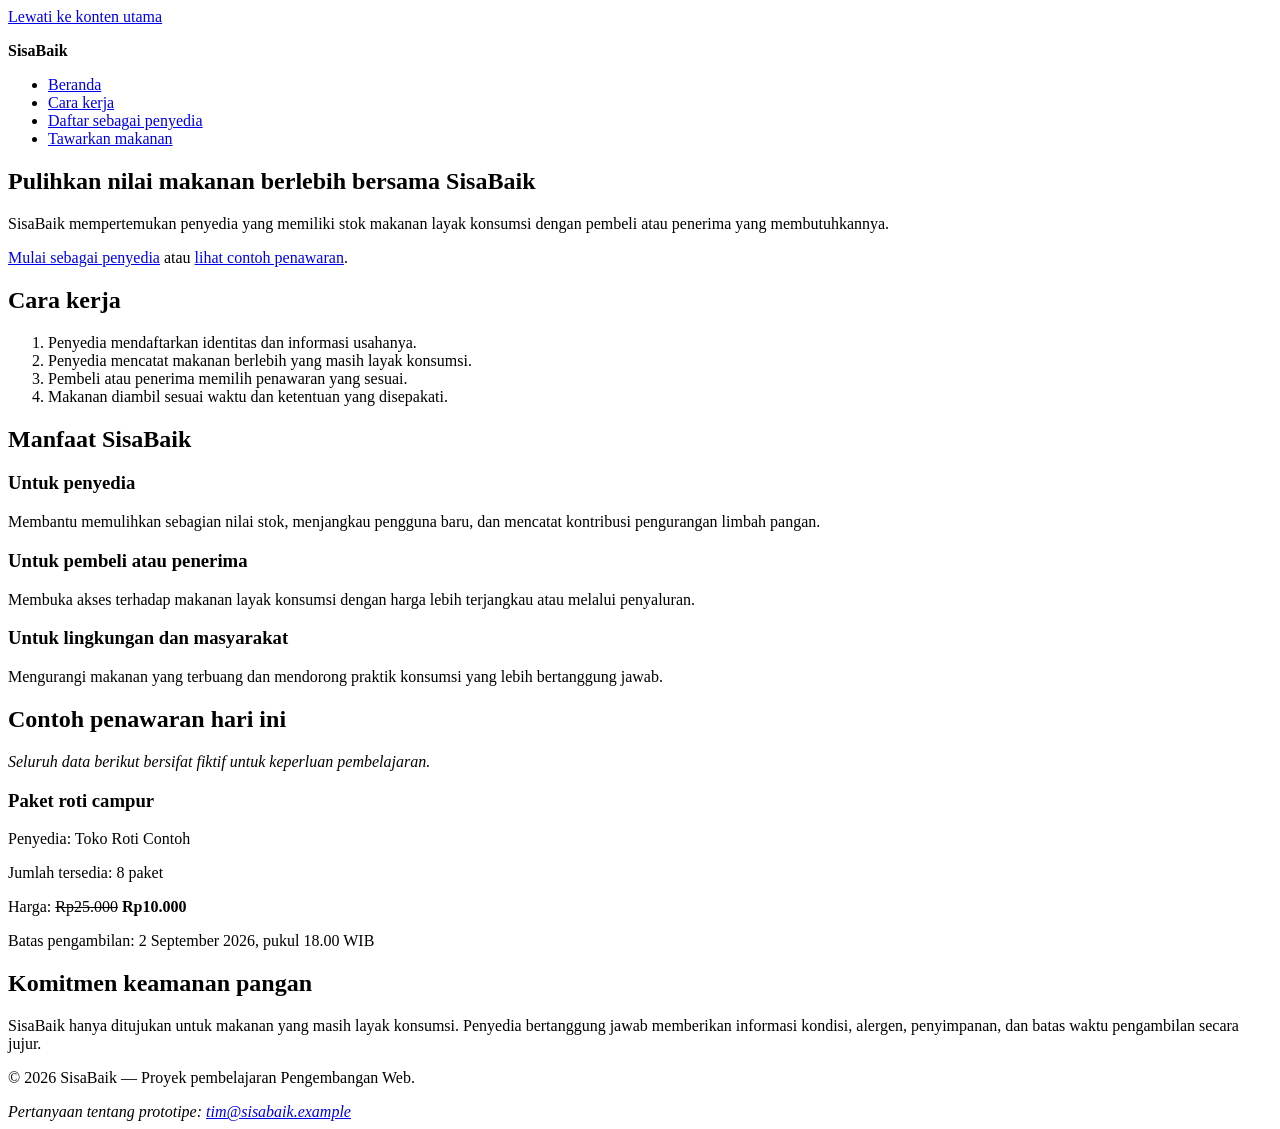
==== index.html @ 5cb45319 "feat: add semantic SisaBaik information page" ====
<!doctype html>
<html lang="id">
<head>
<meta charset="utf-8">
<meta name="viewport" content="width=device-width, initial-scale=1">
<meta
  name="description"
  content="SisaBaik membantu penyedia menawarkan makanan berlebih agar tetap bernilai, terjangkau, dan tidak terbuang."
>
<title>Beranda | SisaBaik</title>
</head>
<body>
<a href="#konten-utama">Lewati ke konten utama</a>

<header>
<p><strong>SisaBaik</strong></p>
<nav aria-label="Navigasi utama">
<ul>
<li><a href="index.html" aria-current="page">Beranda</a></li>
<li><a href="#cara-kerja">Cara kerja</a></li>
<li><a href="daftar-penyedia.html">Daftar sebagai penyedia</a></li>
<li><a href="tawarkan-makanan.html">Tawarkan makanan</a></li>
</ul>
</nav>
</header>

<main id="konten-utama" tabindex="-1">
<section aria-labelledby="judul-utama">
<h1 id="judul-utama">Pulihkan nilai makanan berlebih bersama SisaBaik</h1>
<p>
SisaBaik mempertemukan penyedia yang memiliki stok makanan layak
konsumsi dengan pembeli atau penerima yang membutuhkannya.
</p>
<p>
<a href="daftar-penyedia.html">Mulai sebagai penyedia</a>
atau
<a href="#penawaran-contoh">lihat contoh penawaran</a>.
</p>
</section>

<section id="cara-kerja" aria-labelledby="judul-cara-kerja">
<h2 id="judul-cara-kerja">Cara kerja</h2>
<ol>
<li>Penyedia mendaftarkan identitas dan informasi usahanya.</li>
<li>Penyedia mencatat makanan berlebih yang masih layak konsumsi.</li>
<li>Pembeli atau penerima memilih penawaran yang sesuai.</li>
<li>Makanan diambil sesuai waktu dan ketentuan yang disepakati.</li>
</ol>
</section>

<section aria-labelledby="judul-manfaat">
<h2 id="judul-manfaat">Manfaat SisaBaik</h2>

<article>
<h3>Untuk penyedia</h3>
<p>
Membantu memulihkan sebagian nilai stok, menjangkau pengguna baru,
dan mencatat kontribusi pengurangan limbah pangan.
</p>
</article>

<article>
<h3>Untuk pembeli atau penerima</h3>
<p>
Membuka akses terhadap makanan layak konsumsi dengan harga lebih
terjangkau atau melalui penyaluran.
</p>

</p>
</article>

<article>
<h3>Untuk lingkungan dan masyarakat</h3>
<p>
Mengurangi makanan yang terbuang dan mendorong praktik konsumsi
yang lebih bertanggung jawab.
</p>
</article>
</section>

<section id="penawaran-contoh" aria-labelledby="judul-penawaran">
<h2 id="judul-penawaran">Contoh penawaran hari ini</h2>
<p><em>Seluruh data berikut bersifat fiktif untuk keperluan pembelajaran.</em></p>

<article>
<h3>Paket roti campur</h3>
<p>Penyedia: Toko Roti Contoh</p>
<p>Jumlah tersedia: <data value="8">8 paket</data></p>
<p>Harga: <del>Rp25.000</del> <strong>Rp10.000</strong></p>
<p>
Batas pengambilan:
<time datetime="2026-09-02T18:00:00+07:00">
2 September 2026, pukul 18.00 WIB
</time>
</p>
</article>
</section>

<section aria-labelledby="judul-keamanan">
<h2 id="judul-keamanan">Komitmen keamanan pangan</h2>
<p>
    SisaBaik hanya ditujukan untuk makanan yang masih layak konsumsi.
Penyedia bertanggung jawab memberikan informasi kondisi, alergen,
penyimpanan, dan batas waktu pengambilan secara jujur.
</p>
</section>
</main>

<footer>
<p>&copy; 2026 SisaBaik &mdash; Proyek pembelajaran Pengembangan Web.</p>
<address>
Pertanyaan tentang prototipe:
<a href="mailto:tim@sisabaik.example">tim@sisabaik.example</a>
</address>
</footer>
</body>
</html>
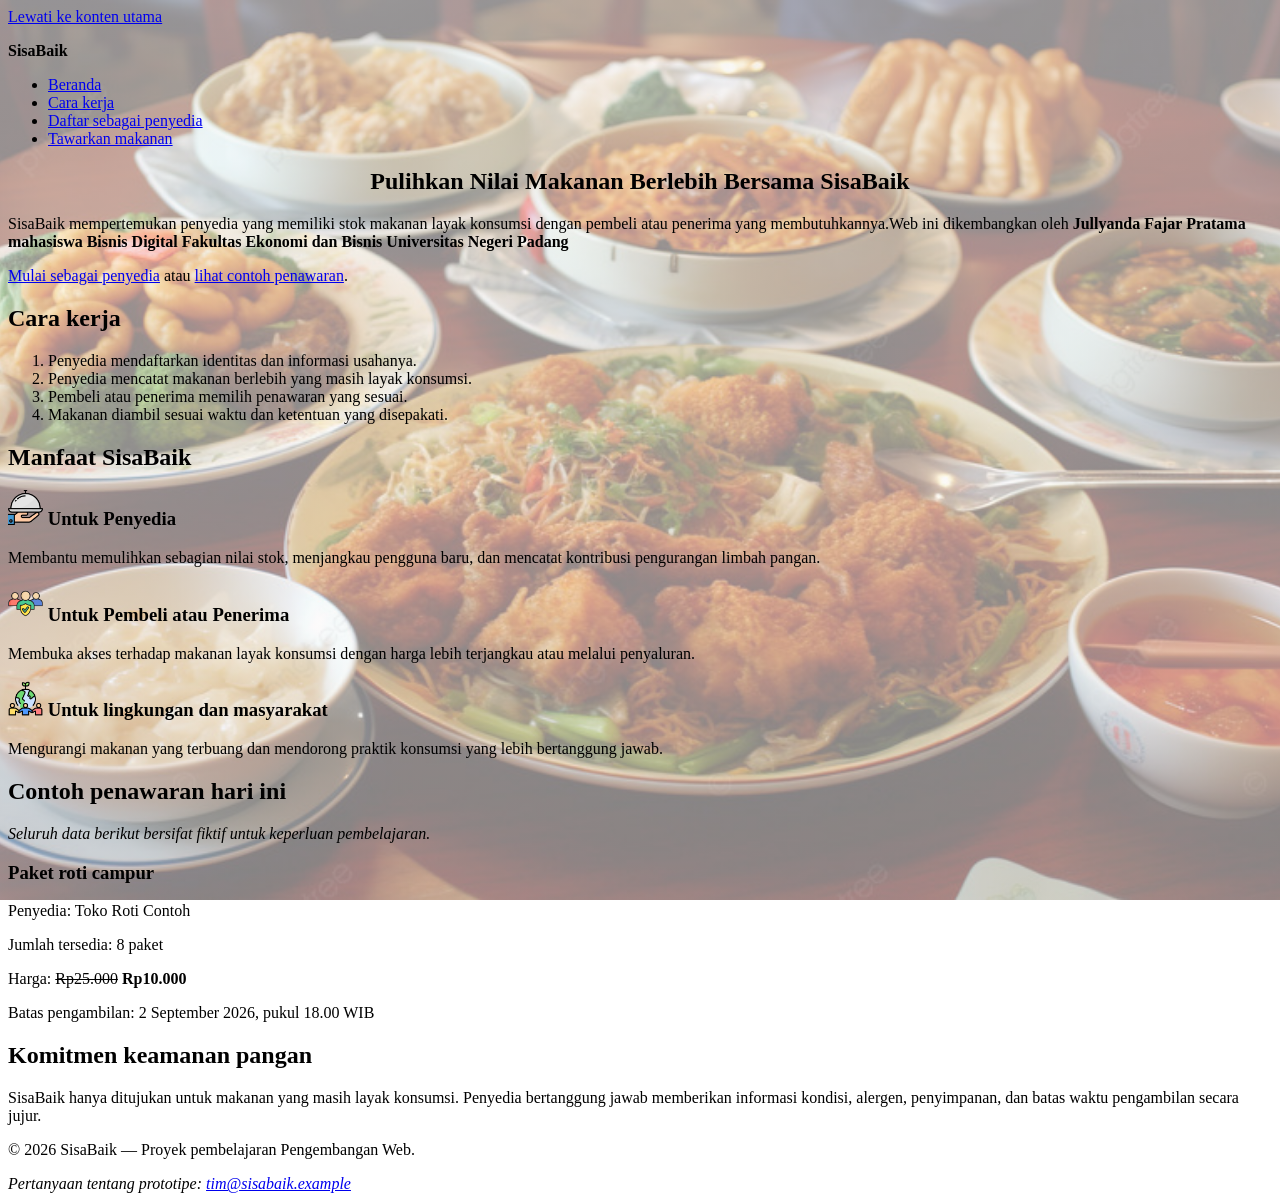
==== commit 64e234ab: "Update tampilan background, logo , judul tengah, deskripsi" ====
--- a/index.html
+++ b/index.html
@@ -24,12 +24,30 @@
 </nav>
 </header>
 
+<body>
+  <style>
+        
+
+        body {
+          background-image: 
+                linear-gradient(rgba(247, 243, 243, 0.6), rgba(252, 249, 249, 0.523)), 
+                url('Image/Foto Makanan.jpg');
+            
+            background-size: cover;
+            background-position: center;
+            background-repeat: no-repeat;
+            background-attachment: fixed;
+            min-height: 100vh;
+        }
+        
+    </style>
+</body>
 <main id="konten-utama" tabindex="-1">
 <section aria-labelledby="judul-utama">
-<h1 id="judul-utama">Pulihkan nilai makanan berlebih bersama SisaBaik</h1>
+<h1 id="judul-utama" style="text-align: center;">Pulihkan Nilai Makanan Berlebih Bersama SisaBaik</h1>
 <p>
 SisaBaik mempertemukan penyedia yang memiliki stok makanan layak
-konsumsi dengan pembeli atau penerima yang membutuhkannya.
+konsumsi dengan pembeli atau penerima yang membutuhkannya.Web ini dikembangkan oleh <strong>Jullyanda Fajar Pratama mahasiswa Bisnis Digital Fakultas Ekonomi dan Bisnis Universitas Negeri Padang </strong>
 </p>
 <p>
 <a href="daftar-penyedia.html">Mulai sebagai penyedia</a>
@@ -52,7 +70,10 @@
 <h2 id="judul-manfaat">Manfaat SisaBaik</h2>
 
 <article>
-<h3>Untuk penyedia</h3>
+<h3>
+  <img src="Image/Suplier.png" width="35" height="35" >
+  Untuk Penyedia
+</h3>
 <p>
 Membantu memulihkan sebagian nilai stok, menjangkau pengguna baru,
 dan mencatat kontribusi pengurangan limbah pangan.
@@ -60,7 +81,9 @@
 </article>
 
 <article>
-<h3>Untuk pembeli atau penerima</h3>
+<h3>
+  <img src="Image/Consumen.png" width="35" height="35" >
+  Untuk Pembeli atau Penerima </h3>
 <p>
 Membuka akses terhadap makanan layak konsumsi dengan harga lebih
 terjangkau atau melalui penyaluran.
@@ -70,7 +93,8 @@
 </article>
 
 <article>
-<h3>Untuk lingkungan dan masyarakat</h3>
+<h3> <img src="Image/Environment.png" width="35" height="35" >
+  Untuk lingkungan dan masyarakat</h3>
 <p>
 Mengurangi makanan yang terbuang dan mendorong praktik konsumsi
 yang lebih bertanggung jawab.
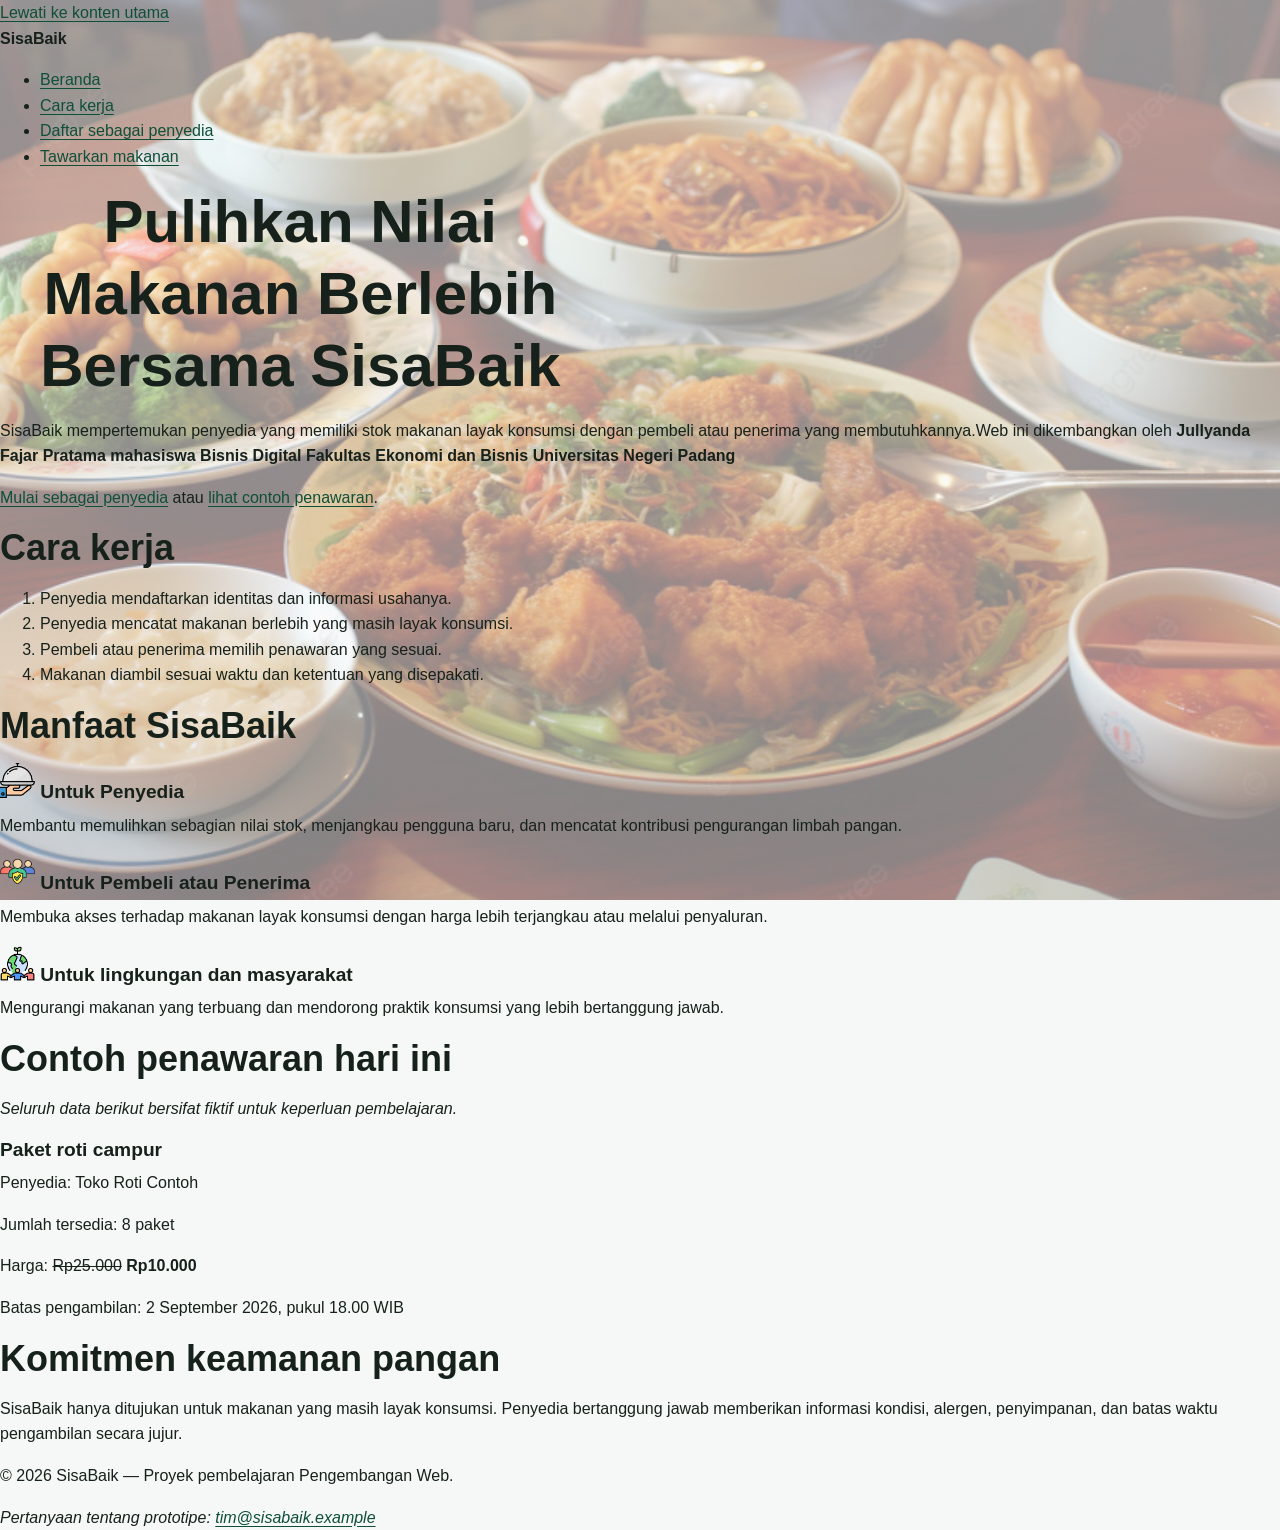
==== commit 63dac555: "feat: add responsive sisabaik visual system" ====
--- a/index.html
+++ b/index.html
@@ -8,6 +8,7 @@
   content="SisaBaik membantu penyedia menawarkan makanan berlebih agar tetap bernilai, terjangkau, dan tidak terbuang."
 >
 <title>Beranda | SisaBaik</title>
+<link rel="stylesheet" href="styles.css">
 </head>
 <body>
 <a href="#konten-utama">Lewati ke konten utama</a>
@@ -24,24 +25,6 @@
 </nav>
 </header>
 
-<body>
-  <style>
-        
-
-        body {
-          background-image: 
-                linear-gradient(rgba(247, 243, 243, 0.6), rgba(252, 249, 249, 0.523)), 
-                url('Image/Foto Makanan.jpg');
-            
-            background-size: cover;
-            background-position: center;
-            background-repeat: no-repeat;
-            background-attachment: fixed;
-            min-height: 100vh;
-        }
-        
-    </style>
-</body>
 <main id="konten-utama" tabindex="-1">
 <section aria-labelledby="judul-utama">
 <h1 id="judul-utama" style="text-align: center;">Pulihkan Nilai Makanan Berlebih Bersama SisaBaik</h1>
@@ -57,6 +40,7 @@
 </section>
 
 <section id="cara-kerja" aria-labelledby="judul-cara-kerja">
+  
 <h2 id="judul-cara-kerja">Cara kerja</h2>
 <ol>
 <li>Penyedia mendaftarkan identitas dan informasi usahanya.</li>
@@ -68,10 +52,9 @@
 
 <section aria-labelledby="judul-manfaat">
 <h2 id="judul-manfaat">Manfaat SisaBaik</h2>
-
 <article>
 <h3>
-  <img src="Image/Suplier.png" width="35" height="35" >
+  <img src="Image/Suplier.png" width="35" height="35" alt="Logo untuk penyedia">
   Untuk Penyedia
 </h3>
 <p>
@@ -82,18 +65,17 @@
 
 <article>
 <h3>
-  <img src="Image/Consumen.png" width="35" height="35" >
+  <img src="Image/Consumen.png" width="35" height="35" alt="Logo untuk pembeli atau penerima">
   Untuk Pembeli atau Penerima </h3>
 <p>
 Membuka akses terhadap makanan layak konsumsi dengan harga lebih
 terjangkau atau melalui penyaluran.
 </p>
 
-</p>
 </article>
 
 <article>
-<h3> <img src="Image/Environment.png" width="35" height="35" >
+<h3> <img src="Image/Environment.png" width="35" height="35" alt="Logo untuk lingkungan dan masyarakat">
   Untuk lingkungan dan masyarakat</h3>
 <p>
 Mengurangi makanan yang terbuang dan mendorong praktik konsumsi
@@ -119,7 +101,22 @@
 </p>
 </article>
 </section>
+<style>
 
+
+        body {
+          background-image: 
+                linear-gradient(rgba(247, 243, 243, 0.6), rgba(252, 249, 249, 0.523)), 
+                url('Image/Foto Makanan.jpg');
+            
+            background-size: cover;
+            background-position: center;
+            background-repeat: no-repeat;
+            background-attachment: fixed;
+            min-height: 100vh;
+        }
+        
+    </style>
 <section aria-labelledby="judul-keamanan">
 <h2 id="judul-keamanan">Komitmen keamanan pangan</h2>
 <p>
--- a/styles.css
+++ b/styles.css
@@ -0,0 +1,429 @@
+:root {
+  --color-primary: #176b4d;
+  --color-primary-dark: #0f4f39;
+  --color-primary-soft: #e8f5ef;
+  --color-accent: #f2b84b;
+  --color-text: #17211b;
+  --color-muted: #52615a;
+  --color-surface: #ffffff;
+  --color-background: #f5f8f6;
+  --color-border: #cbd8d1;
+  --color-danger: #a52a2a;
+  --shadow-card: 0 0.5rem 1.5rem rgb(23 33 27 / 10%);
+  --radius-small: 0.5rem;
+  --radius-medium: 0.9rem;
+  --radius-large: 1.4rem;
+  --content-width: 72rem;
+}
+
+*,
+*::before,
+*::after {
+  box-sizing: border-box;
+}
+
+html {
+  scroll-behavior: smooth;
+}
+
+body {
+  margin: 0;
+  background: var(--color-background);
+  color: var(--color-text);
+  font-family: Arial, Helvetica, sans-serif;
+  font-size: 1rem;
+  line-height: 1.6;
+}
+h1,
+h2,
+h3,
+p {
+  margin-block-start: 0;
+}
+
+h1,
+h2,
+h3 {
+  line-height: 1.2;
+}
+
+h1 {
+  max-width: 18ch;
+  margin-block-end: 1rem;
+  font-size: clamp(2rem, 7vw, 3.75rem);
+}
+
+h2 {
+  margin-block-end: 1rem;
+  font-size: clamp(1.5rem, 4vw, 2.25rem);
+}
+
+h3 {
+  margin-block-end: 0.6rem;
+  font-size: 1.2rem;
+}
+
+a {
+  color: var(--color-primary-dark);
+  text-underline-offset: 0.2em;
+}
+
+a:hover {
+    text-decoration-thickness: 0.18em;
+}
+
+:focus-visible {
+  outline: 0.2rem solid var(--color-accent);
+  outline-offset: 0.2rem;
+}
+
+.skip-link {
+  position: absolute;
+  inset-block-start: 0.5rem;
+  inset-inline-start: 0.5rem;
+  z-index: 100;
+  padding: 0.7rem 1rem;
+  border-radius: var(--radius-small);
+  background: var(--color-text);
+  color: var(--color-surface);
+  transform: translateY(-180%);
+}
+
+.skip-link:focus {
+  transform: translateY(0);
+}
+
+.container {
+  width: min(100% - 2rem, var(--content-width));
+  margin-inline: auto;
+}
+
+.site-header {
+  background: var(--color-surface);
+  border-block-end: 0.0625rem solid var(--color-border);
+}
+
+.header-layout {
+  display: flex;
+  flex-direction: column;
+  gap: 0.75rem;
+  padding-block: 1rem;
+}
+
+.brand {
+  margin: 0;
+  color: var(--color-primary-dark);
+  font-size: 1.4rem;
+  font-weight: 700;
+}
+
+.nav-list {
+  display: flex;
+  flex-wrap: wrap;
+  gap: 0.5rem 1rem;
+  margin: 0;
+  padding: 0;
+  list-style: none;
+}
+
+.nav-list a {
+  display: inline-block;
+  padding-block: 0.35rem;
+  font-weight: 700;
+}
+
+.nav-list a[aria-current="page"] {
+  color: var(--color-primary);
+  text-decoration-thickness: 0.2em;
+}
+
+.hero {
+  padding-block: clamp(3rem, 10vw, 7rem);
+  background:
+    linear-gradient(135deg, rgb(232 245 239 / 95%), rgb(255 255 255 / 92%));
+}
+
+.hero-layout {
+  display: grid;
+  gap: 2rem;
+  align-items: center;
+}
+
+.eyebrow {
+  margin-block-end: 0.5rem;
+  color: var(--color-primary-dark);
+  font-weight: 700;
+  letter-spacing: 0.05em;
+  text-transform: uppercase;
+}
+
+.lead {
+  max-width: 62ch;
+  color: var(--color-muted);
+  font-size: 1.1rem;
+}
+
+.hero-panel {
+  padding: 1.5rem;
+  border: 0.0625rem solid var(--color-border);
+  border-radius: var(--radius-large);
+  background: var(--color-surface);
+  box-shadow: var(--shadow-card);
+}
+
+.hero-panel strong {
+  display: block;
+  color: var(--color-primary-dark);
+  font-size: 2rem;
+}
+.button-group,
+.form-actions {
+  display: flex;
+  flex-wrap: wrap;
+  gap: 0.75rem;
+  align-items: center;
+}
+
+.button {
+  display: inline-block;
+  padding: 0.75rem 1rem;
+  border: 0.125rem solid var(--color-primary);
+  border-radius: var(--radius-small);
+  background: var(--color-primary);
+  color: var(--color-surface);
+  font: inherit;
+  font-weight: 700;
+  line-height: 1.2;
+  text-decoration: none;
+  cursor: pointer;
+}
+
+.button:hover {
+  background: var(--color-primary-dark);
+  border-color: var(--color-primary-dark);
+}
+
+.button-secondary {
+  background: transparent;
+  color: var(--color-primary-dark);
+}
+
+.section {
+  padding-block: clamp(2.5rem, 7vw, 5rem);
+}
+
+.section-alt {
+  background: var(--color-surface);
+}
+
+.section-intro {
+  max-width: 65ch;
+  color: var(--color-muted);
+}
+
+.steps-grid,
+.benefit-grid,
+.offer-grid {
+  display: grid;
+  grid-template-columns: 1fr;
+  gap: 1rem;
+}
+
+.card {
+  padding: 1.25rem;
+  border: 0.0625rem solid var(--color-border);
+  border-radius: var(--radius-medium);
+  background: var(--color-surface);
+  box-shadow: var(--shadow-card);
+}
+
+.step-number {
+  display: inline-grid;
+  width: 2.25rem;
+  height: 2.25rem;
+  margin-block-end: 0.75rem;
+  place-items: center;
+  border-radius: 50%;
+  background: var(--color-primary-soft);
+  color: var(--color-primary-dark);
+  font-weight: 700;
+}
+
+.offer-card {
+  display: flex;
+  flex-direction: column;
+  overflow: hidden;
+  border: 0.0625rem solid var(--color-border);
+  border-radius: var(--radius-medium);
+  background: var(--color-surface);
+  box-shadow: var(--shadow-card);
+}
+
+.offer-card__visual {
+  min-height: 8rem;
+  background: linear-gradient(135deg, var(--color-primary), var(--color-primary-dark));
+}
+
+.offer-card__content {
+  display: flex;
+  flex: 1;
+  flex-direction: column;
+  padding: 1.25rem;
+}
+
+.offer-card__meta {
+  color: var(--color-muted);
+}
+
+.offer-card__price {
+  margin-block-start: auto;
+  font-size: 1.15rem;
+}
+
+.badge {
+  display: inline-block;
+  width: fit-content;
+  margin-block-end: 0.75rem;
+}
+padding: 0.25rem 0.6rem;
+  border-radius: 999px;
+  background: var(--color-primary-soft);
+  color: var(--color-primary-dark);
+  font-size: 0.85rem;
+  font-weight: 700;
+}
+
+.notice {
+  padding: 1rem;
+  border-inline-start: 0.3rem solid var(--color-primary);
+  border-radius: var(--radius-small);
+  background: var(--color-primary-soft);
+}
+
+.page-heading {
+  padding-block: clamp(2.5rem, 7vw, 5rem) 2rem;
+}
+
+.form-card {
+  max-width: 56rem;
+  margin-block-end: 3rem;
+  padding: clamp(1rem, 4vw, 2rem);
+  border: 0.0625rem solid var(--color-border);
+  border-radius: var(--radius-large);
+  background: var(--color-surface);
+  box-shadow: var(--shadow-card);
+}
+
+.form-section {
+  margin: 0 0 1.5rem;
+  padding: 1.25rem;
+  border: 0.0625rem solid var(--color-border);
+  border-radius: var(--radius-medium);
+}
+
+.form-section legend {
+  padding-inline: 0.4rem;
+  color: var(--color-primary-dark);
+  font-size: 1.1rem;
+  font-weight: 700;
+}
+
+label {
+  display: inline-block;
+  margin-block-end: 0.35rem;
+  font-weight: 700;
+}
+
+input,
+select,
+textarea {
+  width: 100%;
+  padding: 0.7rem 0.75rem;
+  border: 0.0625rem solid #809087;
+  border-radius: var(--radius-small);
+  background: var(--color-surface);
+  color: var(--color-text);
+  font: inherit;
+}
+
+textarea {
+  resize: vertical;
+}
+
+input:focus,
+select:focus,
+textarea:focus {
+  border-color: var(--color-primary-dark);
+}
+
+input[type="checkbox"],
+input[type="radio"] {
+  width: 1.1rem;
+  height: 1.1rem;
+  margin: 0.2rem 0 0;
+  accent-color: var(--color-primary);
+}
+
+.required-note {
+  color: var(--color-muted);
+}
+
+.site-footer {
+  padding-block: 2rem;
+  background: var(--color-primary-dark);
+  color: var(--color-surface);
+}
+
+.site-footer a {
+  color: var(--color-surface);
+}
+
+.footer-layout {
+  display: flex;
+  flex-direction: column;
+  gap: 0.5rem;
+}
+
+.footer-layout p,
+.footer-layout address {
+  margin: 0;
+}
+
+@media (min-width: 48rem) {
+  .header-layout {
+    flex-direction: row;
+    justify-content: space-between;
+    align-items: center;
+  }
+
+  .hero-layout {
+    grid-template-columns: minmax(0, 1.5fr) minmax(15rem, 0.7fr);
+  }
+
+  .steps-grid,
+  .benefit-grid {
+    grid-template-columns: repeat(3, minmax(0, 1fr));
+  }
+
+  .offer-grid {
+    grid-template-columns: repeat(2, minmax(0, 1fr));
+  }
+
+  .footer-layout {
+    flex-direction: row;
+    justify-content: space-between;
+    align-items: center;
+  }
+}
+
+@media (min-width: 68rem) {
+  .offer-grid {
+    grid-template-columns: repeat(3, minmax(0, 1fr));
+  }
+}
+
+@media (prefers-reduced-motion: reduce) {
+  html {
+    scroll-behavior: auto;
+  }
+}
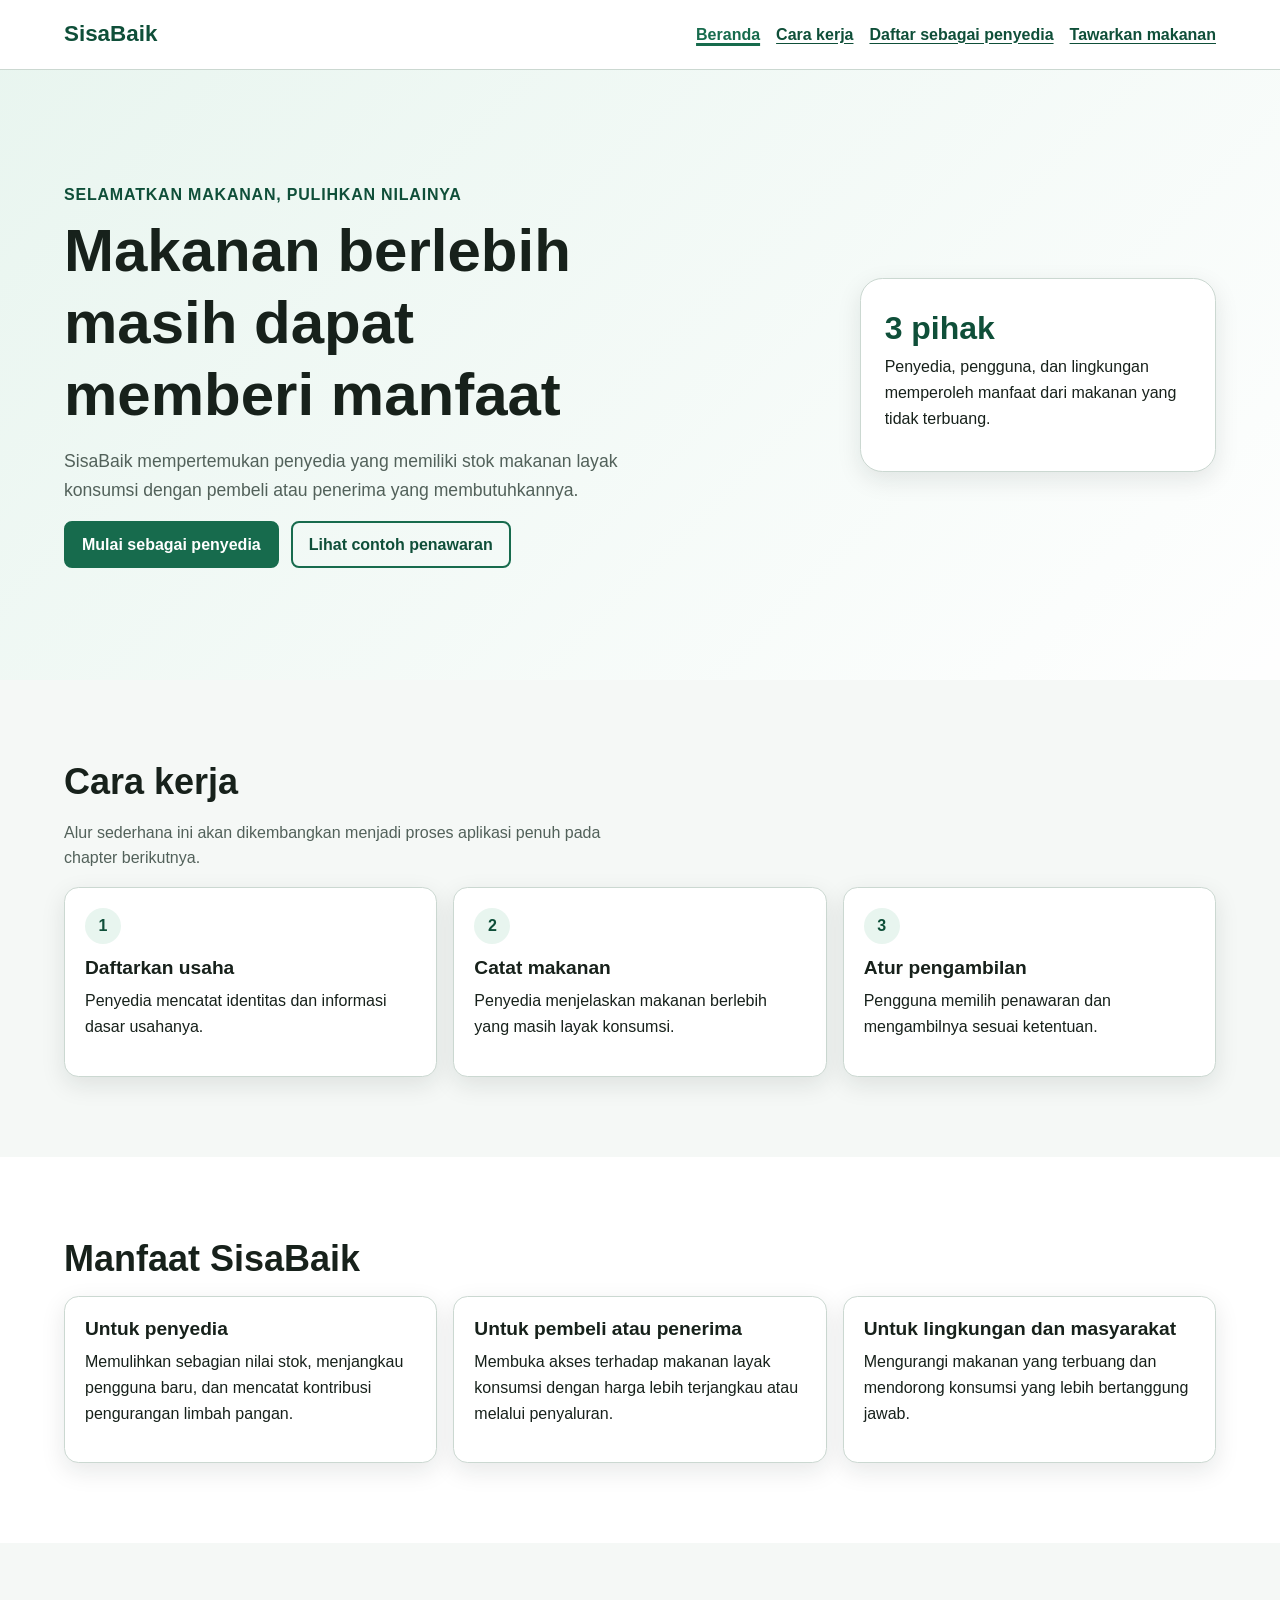
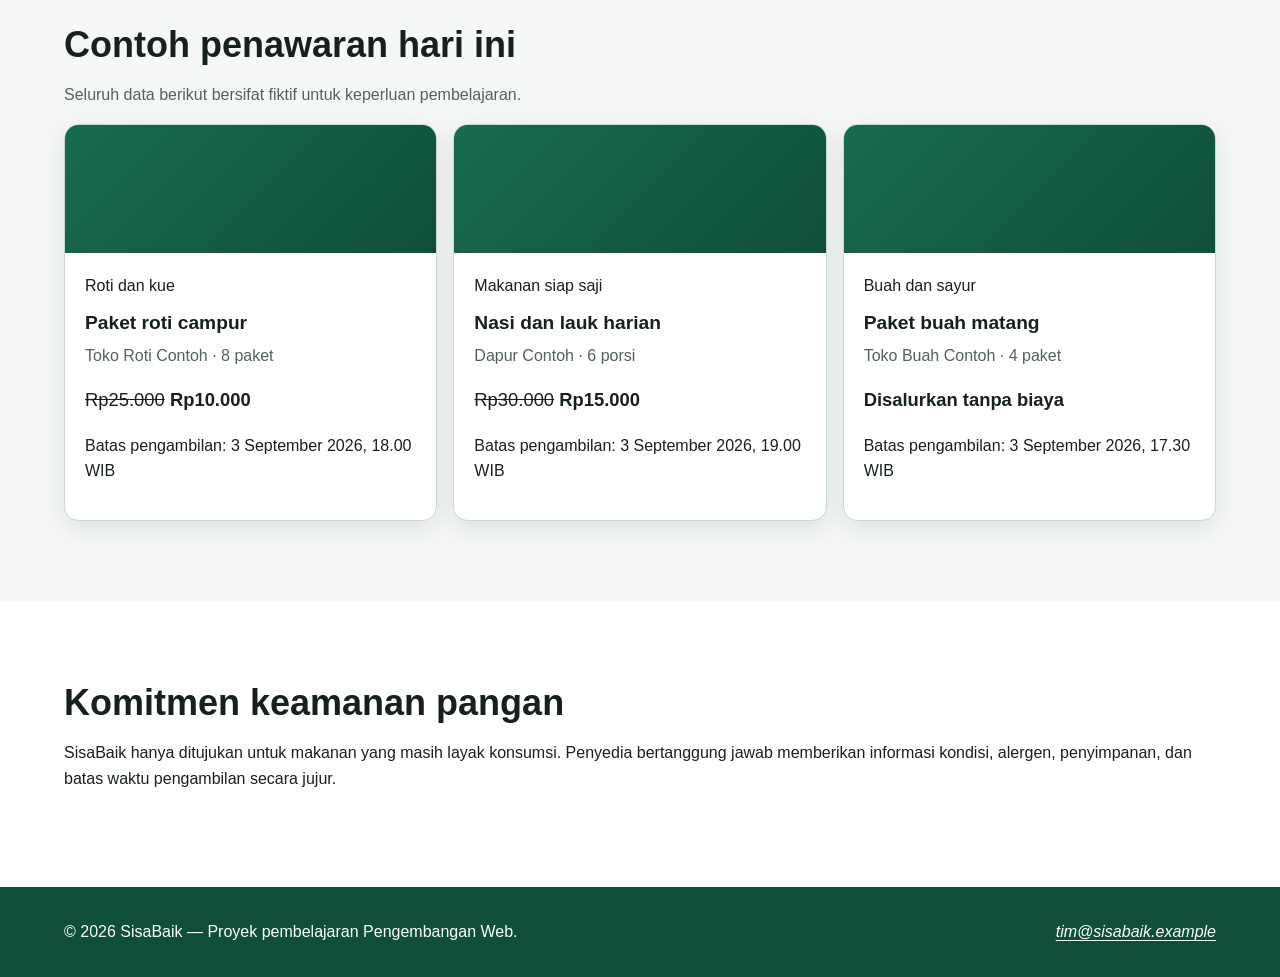
==== commit e3789ec9: "Style : apply responsive layout to sisabaik pages" ====
--- a/index.html
+++ b/index.html
@@ -1,138 +1,146 @@
 <!doctype html>
 <html lang="id">
 <head>
-<meta charset="utf-8">
-<meta name="viewport" content="width=device-width, initial-scale=1">
-<meta
-  name="description"
-  content="SisaBaik membantu penyedia menawarkan makanan berlebih agar tetap bernilai, terjangkau, dan tidak terbuang."
->
-<title>Beranda | SisaBaik</title>
-<link rel="stylesheet" href="styles.css">
+  <meta charset="utf-8">
+  <meta name="viewport" content="width=device-width, initial-scale=1">
+  <meta name="description" content="SisaBaik membantu penyedia menawarkan makanan berlebih agar tetap bernilai, terjangkau, dan tidak terbuang.">
+  <title>Beranda | SisaBaik</title>
+  <link rel="stylesheet" href="styles.css">
 </head>
 <body>
-<a href="#konten-utama">Lewati ke konten utama</a>
+  <a class="skip-link" href="#konten-utama">Lewati ke konten utama</a>
 
-<header>
-<p><strong>SisaBaik</strong></p>
-<nav aria-label="Navigasi utama">
-<ul>
-<li><a href="index.html" aria-current="page">Beranda</a></li>
-<li><a href="#cara-kerja">Cara kerja</a></li>
-<li><a href="daftar-penyedia.html">Daftar sebagai penyedia</a></li>
-<li><a href="tawarkan-makanan.html">Tawarkan makanan</a></li>
-</ul>
-</nav>
-</header>
+  <header class="site-header">
+    <div class="container header-layout">
+      <p class="brand">SisaBaik</p>
+      <nav aria-label="Navigasi utama">
+        <ul class="nav-list">
+          <li><a href="index.html" aria-current="page">Beranda</a></li>
+          <li><a href="#cara-kerja">Cara kerja</a></li>
+          <li><a href="daftar-penyedia.html">Daftar sebagai penyedia</a></li>
+          <li><a href="tawarkan-makanan.html">Tawarkan makanan</a></li>
+        </ul>
+      </nav>
+    </div>
+  </header>
 
-<main id="konten-utama" tabindex="-1">
-<section aria-labelledby="judul-utama">
-<h1 id="judul-utama" style="text-align: center;">Pulihkan Nilai Makanan Berlebih Bersama SisaBaik</h1>
-<p>
-SisaBaik mempertemukan penyedia yang memiliki stok makanan layak
-konsumsi dengan pembeli atau penerima yang membutuhkannya.Web ini dikembangkan oleh <strong>Jullyanda Fajar Pratama mahasiswa Bisnis Digital Fakultas Ekonomi dan Bisnis Universitas Negeri Padang </strong>
-</p>
-<p>
-<a href="daftar-penyedia.html">Mulai sebagai penyedia</a>
-atau
-<a href="#penawaran-contoh">lihat contoh penawaran</a>.
-</p>
-</section>
+  <main id="konten-utama" tabindex="-1">
+    <section class="hero" aria-labelledby="judul-utama">
+      <div class="container hero-layout">
+        <div>
+          <p class="eyebrow">Selamatkan makanan, pulihkan nilainya</p>
+          <h1 id="judul-utama">Makanan berlebih masih dapat memberi manfaat</h1>
+          <p class="lead">SisaBaik mempertemukan penyedia yang memiliki stok makanan layak konsumsi dengan pembeli atau penerima yang membutuhkannya.</p>
+          <div class="button-group">
+            <a class="button" href="daftar-penyedia.html">Mulai sebagai penyedia</a>
+            <a class="button button-secondary" href="#penawaran-contoh">Lihat contoh penawaran</a>
+          </div>
+        </div>
+        <aside class="hero-panel" aria-label="Ringkasan manfaat SisaBaik">
+          <strong>3 pihak</strong>
+          <p>Penyedia, pengguna, dan lingkungan memperoleh manfaat dari makanan yang tidak terbuang.</p>
+        </aside>
+      </div>
+    </section>
 
-<section id="cara-kerja" aria-labelledby="judul-cara-kerja">
-  
-<h2 id="judul-cara-kerja">Cara kerja</h2>
-<ol>
-<li>Penyedia mendaftarkan identitas dan informasi usahanya.</li>
-<li>Penyedia mencatat makanan berlebih yang masih layak konsumsi.</li>
-<li>Pembeli atau penerima memilih penawaran yang sesuai.</li>
-<li>Makanan diambil sesuai waktu dan ketentuan yang disepakati.</li>
-</ol>
-</section>
+    <section class="section" id="cara-kerja" aria-labelledby="judul-cara-kerja">
+      <div class="container">
+        <h2 id="judul-cara-kerja">Cara kerja</h2>
+        <p class="section-intro">Alur sederhana ini akan dikembangkan menjadi proses aplikasi penuh pada chapter berikutnya.</p>
+        <div class="steps-grid">
+          <article class="card">
+            <span class="step-number" aria-hidden="true">1</span>
+            <h3>Daftarkan usaha</h3>
+            <p>Penyedia mencatat identitas dan informasi dasar usahanya.</p>
+          </article>
+          <article class="card">
+            <span class="step-number" aria-hidden="true">2</span>
+            <h3>Catat makanan</h3>
+            <p>Penyedia menjelaskan makanan berlebih yang masih layak konsumsi.</p>
+          </article>
+          <article class="card">
+            <span class="step-number" aria-hidden="true">3</span>
+            <h3>Atur pengambilan</h3>
+            <p>Pengguna memilih penawaran dan mengambilnya sesuai ketentuan.</p>
+          </article>
+        </div>
+      </div>
+    </section>
 
-<section aria-labelledby="judul-manfaat">
-<h2 id="judul-manfaat">Manfaat SisaBaik</h2>
-<article>
-<h3>
-  <img src="Image/Suplier.png" width="35" height="35" alt="Logo untuk penyedia">
-  Untuk Penyedia
-</h3>
-<p>
-Membantu memulihkan sebagian nilai stok, menjangkau pengguna baru,
-dan mencatat kontribusi pengurangan limbah pangan.
-</p>
-</article>
+    <section class="section section-alt" aria-labelledby="judul-manfaat">
+      <div class="container">
+        <h2 id="judul-manfaat">Manfaat SisaBaik</h2>
+        <div class="benefit-grid">
+          <article class="card">
+            <h3>Untuk penyedia</h3>
+            <p>Memulihkan sebagian nilai stok, menjangkau pengguna baru, dan mencatat kontribusi pengurangan limbah pangan.</p>
+          </article>
+          <article class="card">
+            <h3>Untuk pembeli atau penerima</h3>
+            <p>Membuka akses terhadap makanan layak konsumsi dengan harga lebih terjangkau atau melalui penyaluran.</p>
+          </article>
+          <article class="card">
+            <h3>Untuk lingkungan dan masyarakat</h3>
+            <p>Mengurangi makanan yang terbuang dan mendorong konsumsi yang lebih bertanggung jawab.</p>
+          </article>
+        </div>
+      </div>
+    </section>
 
-<article>
-<h3>
-  <img src="Image/Consumen.png" width="35" height="35" alt="Logo untuk pembeli atau penerima">
-  Untuk Pembeli atau Penerima </h3>
-<p>
-Membuka akses terhadap makanan layak konsumsi dengan harga lebih
-terjangkau atau melalui penyaluran.
-</p>
+    <section class="section" id="penawaran-contoh" aria-labelledby="judul-penawaran">
+      <div class="container">
+        <h2 id="judul-penawaran">Contoh penawaran hari ini</h2>
+        <p class="section-intro">Seluruh data berikut bersifat fiktif untuk keperluan pembelajaran.</p>
+        <div class="offer-grid">
+          <article class="offer-card">
+            <div class="offer-card__visual" aria-hidden="true"></div>
+            <div class="offer-card__content">
+              <span class="badge">Roti dan kue</span>
+              <h3>Paket roti campur</h3>
+              <p class="offer-card__meta">Toko Roti Contoh · <data value="8">8 paket</data></p>
+              <p class="offer-card__price"><del>Rp25.000</del> <strong>Rp10.000</strong></p>
+              <p>Batas pengambilan: <time datetime="2026-09-03T18:00:00+07:00">3 September 2026, 18.00 WIB</time></p>
+            </div>
+          </article>
+          <article class="offer-card">
+            <div class="offer-card__visual" aria-hidden="true"></div>
+            <div class="offer-card__content">
+              <span class="badge">Makanan siap saji</span>
+              <h3>Nasi dan lauk harian</h3>
+              <p class="offer-card__meta">Dapur Contoh · <data value="6">6 porsi</data></p>
+              <p class="offer-card__price"><del>Rp30.000</del> <strong>Rp15.000</strong></p>
+              <p>Batas pengambilan: <time datetime="2026-09-03T19:00:00+07:00">3 September 2026, 19.00 WIB</time></p>
+            </div>
+          </article>
+          <article class="offer-card">
+            <div class="offer-card__visual" aria-hidden="true"></div>
+            <div class="offer-card__content">
+              <span class="badge">Buah dan sayur</span>
+              <h3>Paket buah matang</h3>
+              <p class="offer-card__meta">Toko Buah Contoh · <data value="4">4 paket</data></p>
+              <p class="offer-card__price"><strong>Disalurkan tanpa biaya</strong></p>
+              <p>Batas pengambilan: <time datetime="2026-09-03T17:30:00+07:00">3 September 2026, 17.30 WIB</time></p>
+            </div>
+          </article>
+        </div>
+      </div>
+    </section>
 
-</article>
+    <section class="section section-alt" aria-labelledby="judul-keamanan">
+      <div class="container">
+        <div class="notice">
+          <h2 id="judul-keamanan">Komitmen keamanan pangan</h2>
+          <p>SisaBaik hanya ditujukan untuk makanan yang masih layak konsumsi. Penyedia bertanggung jawab memberikan informasi kondisi, alergen, penyimpanan, dan batas waktu pengambilan secara jujur.</p>
+        </div>
+      </div>
+    </section>
+  </main>
 
-<article>
-<h3> <img src="Image/Environment.png" width="35" height="35" alt="Logo untuk lingkungan dan masyarakat">
-  Untuk lingkungan dan masyarakat</h3>
-<p>
-Mengurangi makanan yang terbuang dan mendorong praktik konsumsi
-yang lebih bertanggung jawab.
-</p>
-</article>
-</section>
-
-<section id="penawaran-contoh" aria-labelledby="judul-penawaran">
-<h2 id="judul-penawaran">Contoh penawaran hari ini</h2>
-<p><em>Seluruh data berikut bersifat fiktif untuk keperluan pembelajaran.</em></p>
-
-<article>
-<h3>Paket roti campur</h3>
-<p>Penyedia: Toko Roti Contoh</p>
-<p>Jumlah tersedia: <data value="8">8 paket</data></p>
-<p>Harga: <del>Rp25.000</del> <strong>Rp10.000</strong></p>
-<p>
-Batas pengambilan:
-<time datetime="2026-09-02T18:00:00+07:00">
-2 September 2026, pukul 18.00 WIB
-</time>
-</p>
-</article>
-</section>
-<style>
-
-
-        body {
-          background-image: 
-                linear-gradient(rgba(247, 243, 243, 0.6), rgba(252, 249, 249, 0.523)), 
-                url('Image/Foto Makanan.jpg');
-            
-            background-size: cover;
-            background-position: center;
-            background-repeat: no-repeat;
-            background-attachment: fixed;
-            min-height: 100vh;
-        }
-        
-    </style>
-<section aria-labelledby="judul-keamanan">
-<h2 id="judul-keamanan">Komitmen keamanan pangan</h2>
-<p>
-    SisaBaik hanya ditujukan untuk makanan yang masih layak konsumsi.
-Penyedia bertanggung jawab memberikan informasi kondisi, alergen,
-penyimpanan, dan batas waktu pengambilan secara jujur.
-</p>
-</section>
-</main>
-
-<footer>
-<p>&copy; 2026 SisaBaik &mdash; Proyek pembelajaran Pengembangan Web.</p>
-<address>
-Pertanyaan tentang prototipe:
-<a href="mailto:tim@sisabaik.example">tim@sisabaik.example</a>
-</address>
-</footer>
+  <footer class="site-footer">
+    <div class="container footer-layout">
+      <p>&copy; 2026 SisaBaik — Proyek pembelajaran Pengembangan Web.</p>
+      <address><a href="mailto:tim@sisabaik.example">tim@sisabaik.example</a></address>
+    </div>
+  </footer>
 </body>
-</html>
+</html>
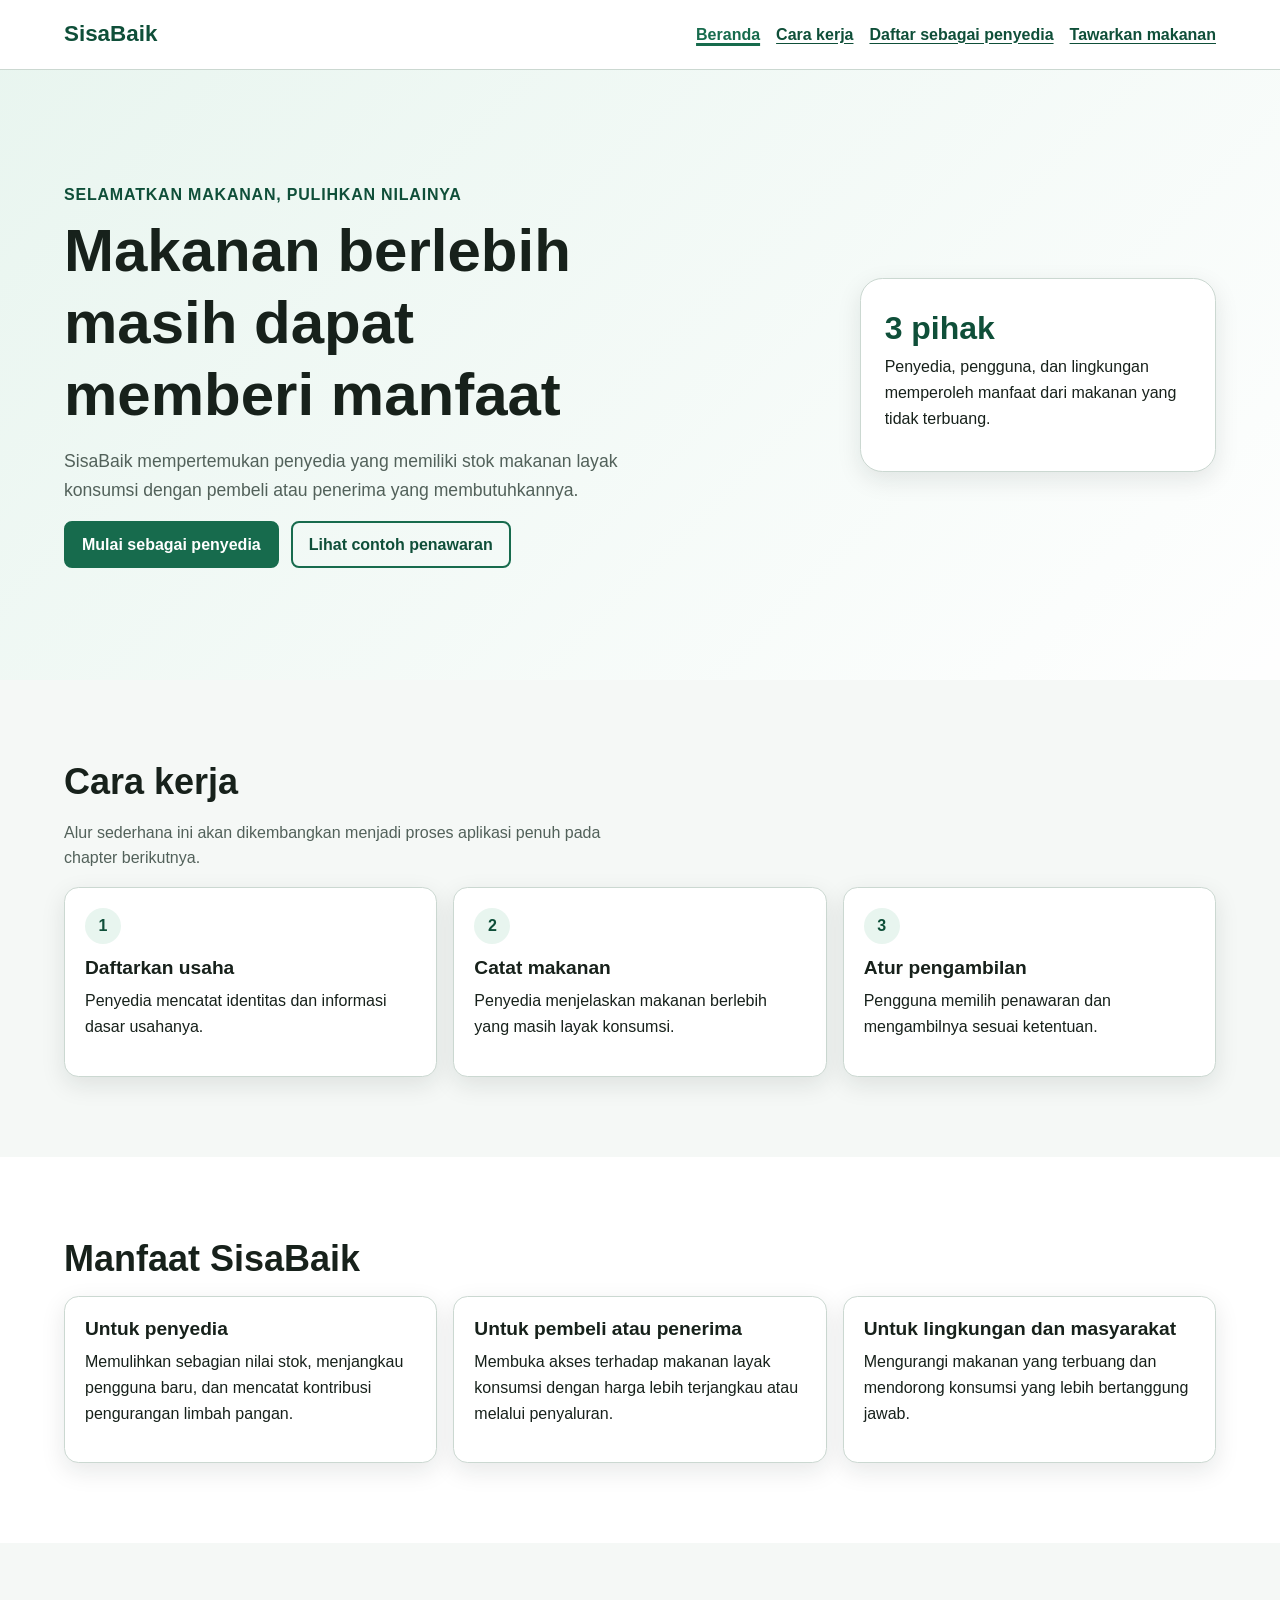
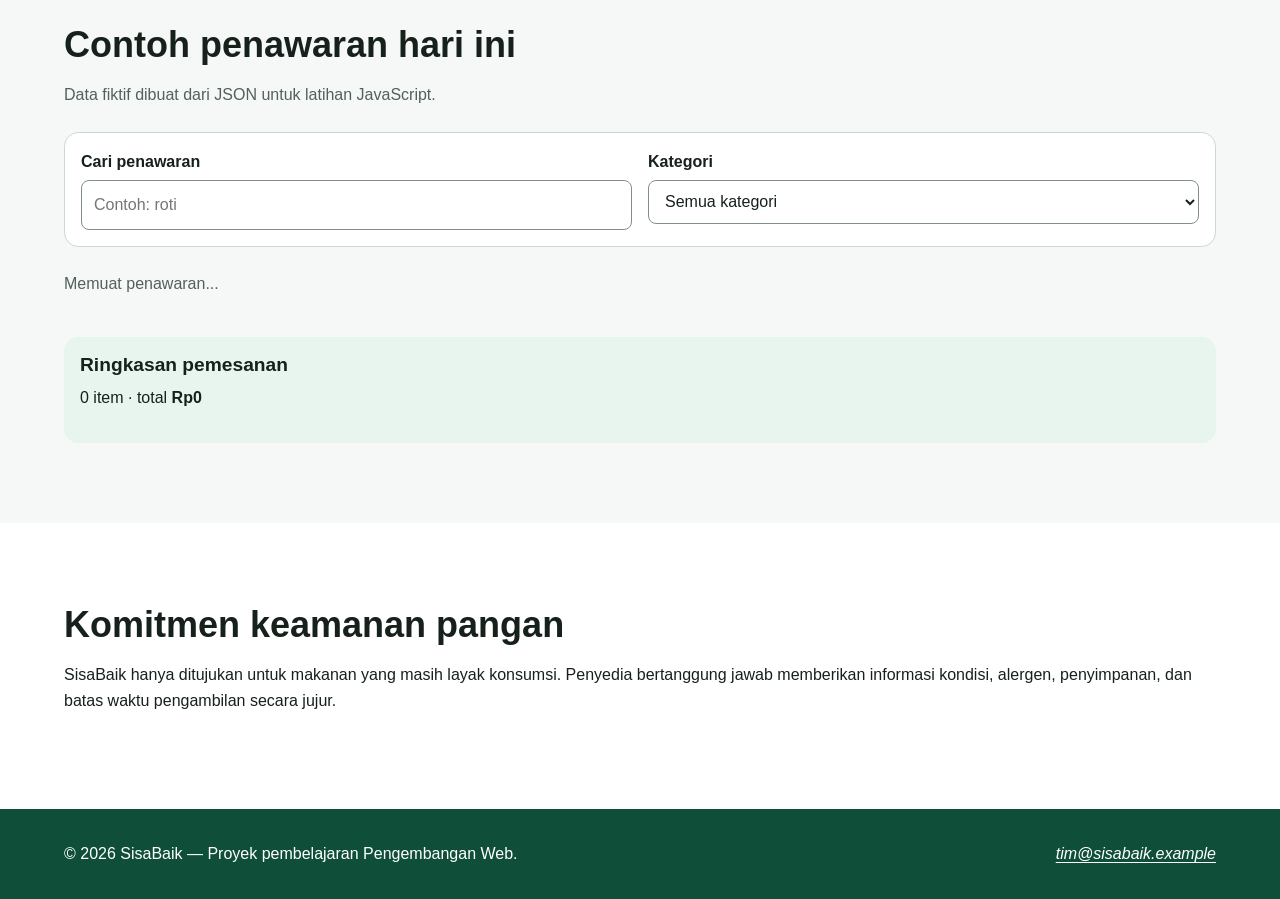
==== commit 0b2d5dcb: "feat: add JSON-powered offer catalog" ====
--- a/index.html
+++ b/index.html
@@ -1,3 +1,5 @@
+<script src="apps.js" defer></script>
+
 <!doctype html>
 <html lang="id">
 <head>
@@ -6,141 +8,131 @@
   <meta name="description" content="SisaBaik membantu penyedia menawarkan makanan berlebih agar tetap bernilai, terjangkau, dan tidak terbuang.">
   <title>Beranda | SisaBaik</title>
   <link rel="stylesheet" href="styles.css">
+  <script src="app.js" defer></script>
 </head>
 <body>
-  <a class="skip-link" href="#konten-utama">Lewati ke konten utama</a>
+<a class="skip-link" href="#konten-utama">Lewati ke konten utama</a>
 
-  <header class="site-header">
-    <div class="container header-layout">
-      <p class="brand">SisaBaik</p>
-      <nav aria-label="Navigasi utama">
-        <ul class="nav-list">
-          <li><a href="index.html" aria-current="page">Beranda</a></li>
-          <li><a href="#cara-kerja">Cara kerja</a></li>
-          <li><a href="daftar-penyedia.html">Daftar sebagai penyedia</a></li>
-          <li><a href="tawarkan-makanan.html">Tawarkan makanan</a></li>
-        </ul>
-      </nav>
-    </div>
-  </header>
+<header class="site-header">
+  <div class="container header-layout">
+    <p class="brand">SisaBaik</p>
+    <nav aria-label="Navigasi utama">
+      <ul class="nav-list">
+        <li><a href="index.html" aria-current="page">Beranda</a></li>
+        <li><a href="#cara-kerja">Cara kerja</a></li>
+        <li><a href="daftar-penyedia.html">Daftar sebagai penyedia</a></li>
+        <li><a href="tawarkan-makanan.html">Tawarkan makanan</a></li>
+      </ul>
+    </nav>
+  </div>
+</header>
 
-  <main id="konten-utama" tabindex="-1">
-    <section class="hero" aria-labelledby="judul-utama">
-      <div class="container hero-layout">
-        <div>
-          <p class="eyebrow">Selamatkan makanan, pulihkan nilainya</p>
-          <h1 id="judul-utama">Makanan berlebih masih dapat memberi manfaat</h1>
-          <p class="lead">SisaBaik mempertemukan penyedia yang memiliki stok makanan layak konsumsi dengan pembeli atau penerima yang membutuhkannya.</p>
-          <div class="button-group">
-            <a class="button" href="daftar-penyedia.html">Mulai sebagai penyedia</a>
-            <a class="button button-secondary" href="#penawaran-contoh">Lihat contoh penawaran</a>
-          </div>
-        </div>
-        <aside class="hero-panel" aria-label="Ringkasan manfaat SisaBaik">
-          <strong>3 pihak</strong>
-          <p>Penyedia, pengguna, dan lingkungan memperoleh manfaat dari makanan yang tidak terbuang.</p>
-        </aside>
-      </div>
-    </section>
-
-    <section class="section" id="cara-kerja" aria-labelledby="judul-cara-kerja">
-      <div class="container">
-        <h2 id="judul-cara-kerja">Cara kerja</h2>
-        <p class="section-intro">Alur sederhana ini akan dikembangkan menjadi proses aplikasi penuh pada chapter berikutnya.</p>
-        <div class="steps-grid">
-          <article class="card">
-            <span class="step-number" aria-hidden="true">1</span>
-            <h3>Daftarkan usaha</h3>
-            <p>Penyedia mencatat identitas dan informasi dasar usahanya.</p>
-          </article>
-          <article class="card">
-            <span class="step-number" aria-hidden="true">2</span>
-            <h3>Catat makanan</h3>
-            <p>Penyedia menjelaskan makanan berlebih yang masih layak konsumsi.</p>
-          </article>
-          <article class="card">
-            <span class="step-number" aria-hidden="true">3</span>
-            <h3>Atur pengambilan</h3>
-            <p>Pengguna memilih penawaran dan mengambilnya sesuai ketentuan.</p>
-          </article>
+<main id="konten-utama" tabindex="-1">
+  <section class="hero" aria-labelledby="judul-utama">
+    <div class="container hero-layout">
+      <div>
+        <p class="eyebrow">Selamatkan makanan, pulihkan nilainya</p>
+        <h1 id="judul-utama">Makanan berlebih masih dapat memberi manfaat</h1>
+        <p class="lead">SisaBaik mempertemukan penyedia yang memiliki stok makanan layak konsumsi dengan pembeli atau penerima yang membutuhkannya.</p>
+        <div class="button-group">
+          <a class="button" href="daftar-penyedia.html">Mulai sebagai penyedia</a>
+          <a class="button button-secondary" href="#penawaran-contoh">Lihat contoh penawaran</a>
         </div>
       </div>
-    </section>
+      <aside class="hero-panel" aria-label="Ringkasan manfaat SisaBaik">
+        <strong>3 pihak</strong>
+        <p>Penyedia, pengguna, dan lingkungan memperoleh manfaat dari makanan yang tidak terbuang.</p>
+      </aside>
+    </div>
+  </section>
 
-    <section class="section section-alt" aria-labelledby="judul-manfaat">
-      <div class="container">
-        <h2 id="judul-manfaat">Manfaat SisaBaik</h2>
-        <div class="benefit-grid">
-          <article class="card">
-            <h3>Untuk penyedia</h3>
-            <p>Memulihkan sebagian nilai stok, menjangkau pengguna baru, dan mencatat kontribusi pengurangan limbah pangan.</p>
-          </article>
-          <article class="card">
-            <h3>Untuk pembeli atau penerima</h3>
-            <p>Membuka akses terhadap makanan layak konsumsi dengan harga lebih terjangkau atau melalui penyaluran.</p>
-          </article>
-          <article class="card">
-            <h3>Untuk lingkungan dan masyarakat</h3>
-            <p>Mengurangi makanan yang terbuang dan mendorong konsumsi yang lebih bertanggung jawab.</p>
-          </article>
-        </div>
+  <section class="section" id="cara-kerja" aria-labelledby="judul-cara-kerja">
+    <div class="container">
+      <h2 id="judul-cara-kerja">Cara kerja</h2>
+      <p class="section-intro">Alur sederhana ini akan dikembangkan menjadi proses aplikasi penuh pada chapter berikutnya.</p>
+      <div class="steps-grid">
+        <article class="card">
+          <span class="step-number" aria-hidden="true">1</span>
+          <h3>Daftarkan usaha</h3>
+          <p>Penyedia mencatat identitas dan informasi dasar usahanya.</p>
+        </article>
+        <article class="card">
+          <span class="step-number" aria-hidden="true">2</span>
+          <h3>Catat makanan</h3>
+          <p>Penyedia menjelaskan makanan berlebih yang masih layak konsumsi.</p>
+        </article>
+        <article class="card">
+          <span class="step-number" aria-hidden="true">3</span>
+          <h3>Atur pengambilan</h3>
+          <p>Pengguna memilih penawaran dan mengambilnya sesuai ketentuan.</p>
+        </article>
       </div>
-    </section>
+    </div>
+  </section>
 
-    <section class="section" id="penawaran-contoh" aria-labelledby="judul-penawaran">
-      <div class="container">
-        <h2 id="judul-penawaran">Contoh penawaran hari ini</h2>
-        <p class="section-intro">Seluruh data berikut bersifat fiktif untuk keperluan pembelajaran.</p>
-        <div class="offer-grid">
-          <article class="offer-card">
-            <div class="offer-card__visual" aria-hidden="true"></div>
-            <div class="offer-card__content">
-              <span class="badge">Roti dan kue</span>
-              <h3>Paket roti campur</h3>
-              <p class="offer-card__meta">Toko Roti Contoh · <data value="8">8 paket</data></p>
-              <p class="offer-card__price"><del>Rp25.000</del> <strong>Rp10.000</strong></p>
-              <p>Batas pengambilan: <time datetime="2026-09-03T18:00:00+07:00">3 September 2026, 18.00 WIB</time></p>
-            </div>
-          </article>
-          <article class="offer-card">
-            <div class="offer-card__visual" aria-hidden="true"></div>
-            <div class="offer-card__content">
-              <span class="badge">Makanan siap saji</span>
-              <h3>Nasi dan lauk harian</h3>
-              <p class="offer-card__meta">Dapur Contoh · <data value="6">6 porsi</data></p>
-              <p class="offer-card__price"><del>Rp30.000</del> <strong>Rp15.000</strong></p>
-              <p>Batas pengambilan: <time datetime="2026-09-03T19:00:00+07:00">3 September 2026, 19.00 WIB</time></p>
-            </div>
-          </article>
-          <article class="offer-card">
-            <div class="offer-card__visual" aria-hidden="true"></div>
-            <div class="offer-card__content">
-              <span class="badge">Buah dan sayur</span>
-              <h3>Paket buah matang</h3>
-              <p class="offer-card__meta">Toko Buah Contoh · <data value="4">4 paket</data></p>
-              <p class="offer-card__price"><strong>Disalurkan tanpa biaya</strong></p>
-              <p>Batas pengambilan: <time datetime="2026-09-03T17:30:00+07:00">3 September 2026, 17.30 WIB</time></p>
-            </div>
-          </article>
-        </div>
+  <section class="section section-alt" aria-labelledby="judul-manfaat">
+    <div class="container">
+      <h2 id="judul-manfaat">Manfaat SisaBaik</h2>
+      <div class="benefit-grid">
+        <article class="card">
+          <h3>Untuk penyedia</h3>
+          <p>Memulihkan sebagian nilai stok, menjangkau pengguna baru, dan mencatat kontribusi pengurangan limbah pangan.</p>
+        </article>
+        <article class="card">
+          <h3>Untuk pembeli atau penerima</h3>
+          <p>Membuka akses terhadap makanan layak konsumsi dengan harga lebih terjangkau atau melalui penyaluran.</p>
+        </article>
+        <article class="card">
+          <h3>Untuk lingkungan dan masyarakat</h3>
+          <p>Mengurangi makanan yang terbuang dan mendorong konsumsi yang lebih bertanggung jawab.</p>
+        </article>
       </div>
-    </section>
+    </div>
+  </section>
 
-    <section class="section section-alt" aria-labelledby="judul-keamanan">
-      <div class="container">
-        <div class="notice">
-          <h2 id="judul-keamanan">Komitmen keamanan pangan</h2>
-          <p>SisaBaik hanya ditujukan untuk makanan yang masih layak konsumsi. Penyedia bertanggung jawab memberikan informasi kondisi, alergen, penyimpanan, dan batas waktu pengambilan secara jujur.</p>
-        </div>
+  <section class="section" id="penawaran-contoh" aria-labelledby="judul-penawaran">
+    <div class="container">
+      <h2 id="judul-penawaran">Contoh penawaran hari ini</h2>
+      <p class="section-intro">Data fiktif dibuat dari JSON untuk latihan JavaScript.</p>
+      <form class="filter-panel" id="filter-form" role="search">
+        <p>
+          <label for="kata-kunci">Cari penawaran</label><br>
+          <input id="kata-kunci" name="kata_kunci" type="search" placeholder="Contoh: roti">
+        </p>
+        <p>
+          <label for="filter-kategori">Kategori</label><br>
+          <select id="filter-kategori" name="kategori">
+            <option value="semua">Semua kategori</option>
+            <option value="makanan-siap-saji">Makanan siap saji</option>
+            <option value="roti-kue">Roti dan kue</option>
+            <option value="buah-sayur">Buah dan sayur</option>
+          </select>
+        </p>
+      </form>
+      <p id="status-katalog" class="status-message" role="status" aria-live="polite">Memuat penawaran...</p>
+      <div class="offer-grid" id="daftar-penawaran"></div>
+      <aside class="cart-summary" aria-labelledby="judul-ringkasan">
+        <h3 id="judul-ringkasan">Ringkasan pemesanan</h3>
+        <p><span id="jumlah-item">0</span> item &middot; total <strong id="total-pesanan">Rp0</strong></p>
+      </aside>
+    </div>
+  </section>
+
+  <section class="section section-alt" aria-labelledby="judul-keamanan">
+    <div class="container">
+      <div class="notice">
+        <h2 id="judul-keamanan">Komitmen keamanan pangan</h2>
+        <p>SisaBaik hanya ditujukan untuk makanan yang masih layak konsumsi. Penyedia bertanggung jawab memberikan informasi kondisi, alergen, penyimpanan, dan batas waktu pengambilan secara jujur.</p>
       </div>
-    </section>
-  </main>
+    </div>
+  </section>
+</main>
 
-  <footer class="site-footer">
-    <div class="container footer-layout">
-      <p>&copy; 2026 SisaBaik — Proyek pembelajaran Pengembangan Web.</p>
-      <address><a href="mailto:tim@sisabaik.example">tim@sisabaik.example</a></address>
-    </div>
-  </footer>
+<footer class="site-footer">
+  <div class="container footer-layout">
+    <p>&copy; 2026 SisaBaik &mdash; Proyek pembelajaran Pengembangan Web.</p>
+    <address><a href="mailto:tim@sisabaik.example">tim@sisabaik.example</a></address>
+  </div>
+</footer>
 </body>
 </html>
--- a/styles.css
+++ b/styles.css
@@ -426,4 +426,11 @@
   html {
     scroll-behavior: auto;
   }
-}+}
+
+.filter-panel { display:grid; gap:1rem; margin-block:1.5rem; padding:1rem; border:0.0625rem solid var(--color-border); border-radius:var(--radius-medium); background:var(--color-surface); }
+.filter-panel p { margin:0; }
+.status-message { min-height:1.6em; color:var(--color-muted); }
+.cart-summary { margin-block-start:1.5rem; padding:1rem; border-radius:var(--radius-medium); background:var(--color-primary-soft); }
+.error-message { color:var(--color-danger); font-weight:700; }
+@media (min-width:48rem) { .filter-panel { grid-template-columns:repeat(2,minmax(0,1fr)); } }
